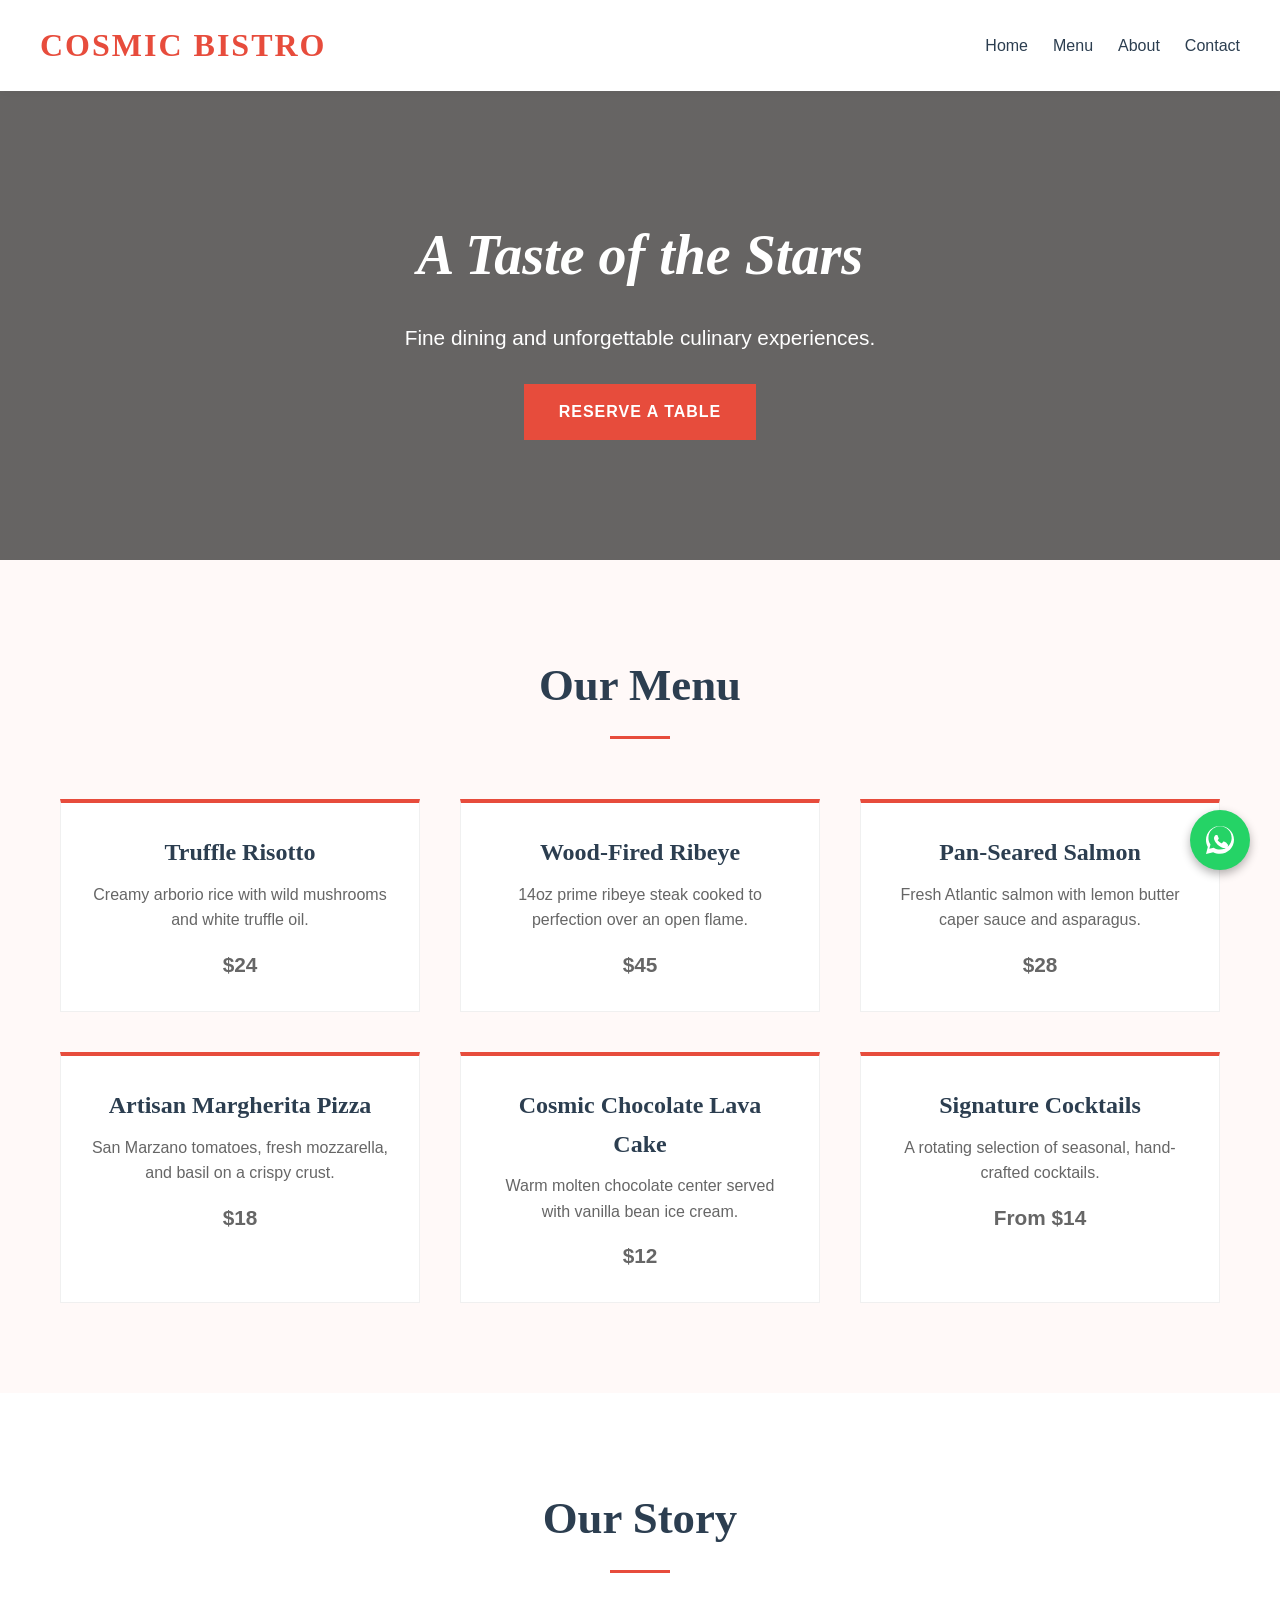
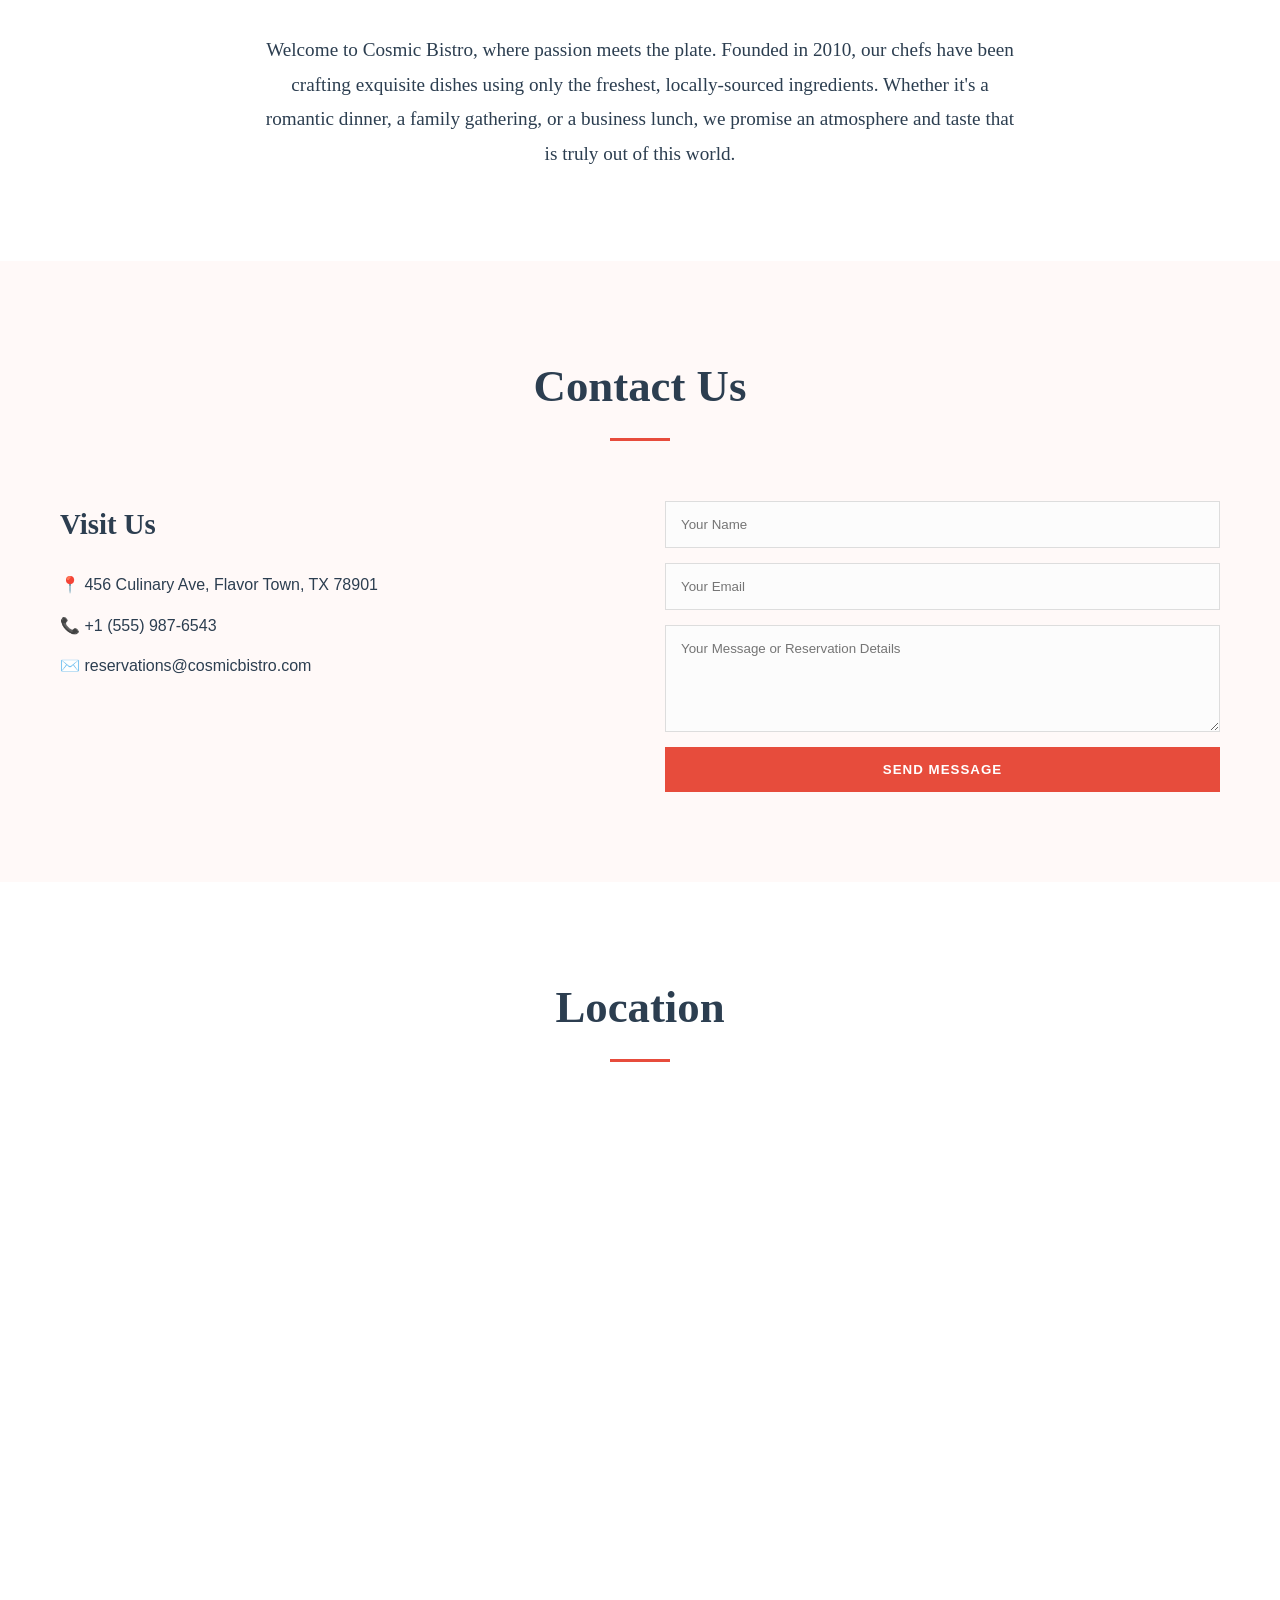
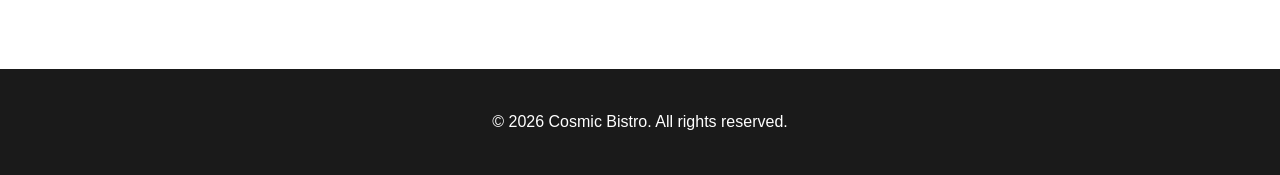
==== restaurant/index.html @ 8aee6093 "Add COSMIC Sites templates and admin dashboard Created three distinct vanilla HTML/CSS/JS business t" ====
<!DOCTYPE html>
<html lang="en">
<head>
    <meta charset="UTF-8">
    <meta name="viewport" content="width=device-width, initial-scale=1.0">
    <title id="page-title">Restaurant Template</title>
    <link rel="stylesheet" href="style.css">
</head>
<body>
    <header id="header">
        <div class="container nav-container">
            <div class="brand"><img id="brand-logo" src="" alt="Logo" style="display:none; max-height: 50px; margin-right: 10px;"><h1 id="brand-name">Business Name</h1></div>
            <nav>
                <ul>
                    <li><a href="#hero">Home</a></li>
                    <li><a href="#services">Menu</a></li>
                    <li><a href="#about">About</a></li>
                    <li><a href="#contact">Contact</a></li>
                </ul>
            </nav>
        </div>
    </header>

    <main>
        <section id="hero" class="hero">
            <div class="container hero-content">
                <h2 id="hero-title">Welcome to our Restaurant</h2>
                <p id="hero-subtitle">Taste the best food in town.</p>
                <a href="#contact" class="btn">Reserve a Table</a>
            </div>
        </section>

        <section id="services" class="services">
            <div class="container">
                <h2 class="section-title">Our Menu</h2>
                <div id="services-list" class="grid-container">
                    <!-- Menu items injected by JS -->
                </div>
            </div>
        </section>

        <section id="about" class="about">
            <div class="container">
                <h2 class="section-title">Our Story</h2>
                <p id="about-text">About us description goes here.</p>
            </div>
        </section>

        <section id="contact" class="contact">
            <div class="container">
                <h2 class="section-title">Contact Us</h2>
                <div class="contact-grid">
                    <div class="contact-info">
                        <h3>Visit Us</h3>
                        <p id="contact-address">Address</p>
                        <p id="contact-phone">Phone</p>
                        <p id="contact-email">Email</p>
                    </div>
                    <form id="contact-form" class="contact-form">
                        <input type="text" placeholder="Your Name" required>
                        <input type="email" placeholder="Your Email" required>
                        <textarea placeholder="Your Message or Reservation Details" rows="5" required></textarea>
                        <button type="submit" class="btn">Send Message</button>
                    </form>
                </div>
            </div>
        </section>

        <section id="maps" class="maps">
            <div class="container">
                <h2 class="section-title">Location</h2>
                <div id="map-container" class="map-container">
                    <!-- Map iframe injected by JS -->
                </div>
            </div>
        </section>
    </main>

    <footer id="footer">
        <div class="container">
            <p>&copy; <span id="current-year"></span> <span id="footer-brand">Business Name</span>. All rights reserved.</p>
        </div>
    </footer>

    <!-- WhatsApp Floating Button -->
    <a id="whatsapp-btn" href="#" target="_blank" class="whatsapp-btn">
        <svg viewBox="0 0 32 32" width="32" height="32">
            <path fill="white" d="M16 2.016C8.262 2.016 1.984 8.293 1.984 16.031c0 2.455.632 4.846 1.834 6.953L2 30.016l7.184-1.883c2.062 1.096 4.387 1.674 6.816 1.674 7.738 0 14.016-6.277 14.016-14.015S23.738 2.016 16 2.016zm0 23.473c-2.074 0-4.105-.558-5.882-1.613l-.422-.25-4.373 1.147 1.168-4.263-.274-.436c-1.16-1.848-1.772-3.98-1.772-6.189 0-6.402 5.207-11.609 11.61-11.609 6.401 0 11.608 5.207 11.608 11.61s-5.207 11.603-11.663 11.603zM22.38 18.7c-.349-.174-2.066-1.02-2.386-1.137-.32-.116-.554-.174-.788.174-.233.349-.9 1.137-1.102 1.37-.204.233-.408.262-.757.087-1.428-.705-2.585-1.522-3.565-2.735-.257-.318.252-.296.936-1.661.116-.233.058-.437-.03-.611-.087-.174-.788-1.9-1.079-2.602-.284-.683-.574-.59-.788-.6-.204-.01-.437-.01-.67-.01-.233 0-.612.087-.932.436-.32.349-1.223 1.194-1.223 2.91 0 1.716 1.252 3.374 1.427 3.606.175.233 2.454 3.743 5.942 5.247 2.308.995 3.238.835 4.103.746 1.002-.104 2.066-.844 2.357-1.66.291-.816.291-1.514.204-1.66-.087-.146-.32-.233-.67-.408z"/>
        </svg>
    </a>

    <script src="config.js"></script>
    <script src="app.js"></script>
</body>
</html>
---- restaurant/style.css ----
/* Restaurant Template Styles */
:root {
    /* These will be overridden by JS from config */
    --primary-color: #e74c3c;
    --secondary-color: #c0392b;
    --bg-color: #fff9f8;
    --text-color: #2c3e50;
}

* {
    margin: 0;
    padding: 0;
    box-sizing: border-box;
}

body {
    font-family: "Georgia", serif;
    line-height: 1.6;
    color: var(--text-color);
    background-color: var(--bg-color);
}

.container {
    max-width: 1200px;
    margin: 0 auto;
    padding: 0 20px;
}

/* Header & Nav */
header {
    background-color: white;
    box-shadow: 0 2px 10px rgba(0,0,0,0.05);
    position: sticky;
    top: 0;
    z-index: 100;
}

.nav-container {
    display: flex;
    justify-content: space-between;
    align-items: center;
    padding: 20px 0;
}

#brand-name {
    color: var(--primary-color);
    font-size: 2rem;
    font-weight: bold;
    text-transform: uppercase;
    letter-spacing: 2px;
}

nav ul {
    list-style: none;
    display: flex;
    gap: 25px;
}

nav a {
    text-decoration: none;
    color: var(--text-color);
    font-weight: 500;
    font-family: -apple-system, sans-serif;
    transition: color 0.3s;
}

nav a:hover {
    color: var(--primary-color);
}

/* Hero Section */
.hero {
    background: linear-gradient(rgba(0, 0, 0, 0.6), rgba(0, 0, 0, 0.6)), url('https://images.unsplash.com/photo-1514933651103-005eec06c04b?ixlib=rb-4.0.3&auto=format&fit=crop&w=1920&q=80') center/cover;
    color: white;
    text-align: center;
    padding: 120px 0;
}

.hero-content h2 {
    font-size: 3.5rem;
    margin-bottom: 20px;
    font-style: italic;
}

.hero-content p {
    font-size: 1.3rem;
    margin-bottom: 30px;
    font-family: -apple-system, sans-serif;
}

.btn {
    display: inline-block;
    background-color: var(--primary-color);
    color: white;
    padding: 15px 35px;
    text-decoration: none;
    font-weight: bold;
    font-family: -apple-system, sans-serif;
    border: none;
    cursor: pointer;
    transition: background-color 0.3s, transform 0.2s;
    text-transform: uppercase;
    letter-spacing: 1px;
}

.btn:hover {
    background-color: var(--secondary-color);
    transform: translateY(-2px);
}

/* Sections */
section {
    padding: 90px 0;
}

.section-title {
    text-align: center;
    font-size: 2.8rem;
    color: var(--text-color);
    margin-bottom: 60px;
    position: relative;
}

.section-title::after {
    content: '';
    display: block;
    width: 60px;
    height: 3px;
    background-color: var(--primary-color);
    margin: 15px auto 0;
}

/* Services / Menu */
.grid-container {
    display: grid;
    grid-template-columns: repeat(auto-fit, minmax(300px, 1fr));
    gap: 40px;
}

.service-card {
    background: white;
    padding: 30px;
    border: 1px solid #f0f0f0;
    border-top: 4px solid var(--primary-color);
    text-align: center;
}

.service-card h3 {
    color: var(--text-color);
    font-size: 1.5rem;
    margin-bottom: 10px;
}

.service-card p {
    font-family: -apple-system, sans-serif;
    color: #666;
}

.service-price {
    font-weight: bold;
    font-size: 1.3rem;
    color: var(--primary-color);
    margin-top: 15px;
    font-family: -apple-system, sans-serif;
}

/* About */
.about {
    background-color: white;
    text-align: center;
}

.about .container {
    max-width: 800px;
}

.about p {
    font-size: 1.2rem;
    line-height: 1.8;
}

/* Contact */
.contact-grid {
    display: grid;
    grid-template-columns: repeat(auto-fit, minmax(300px, 1fr));
    gap: 50px;
}

.contact-info h3 {
    font-size: 1.8rem;
    margin-bottom: 25px;
}

.contact-info p {
    margin-bottom: 15px;
    display: flex;
    align-items: center;
    gap: 10px;
    font-family: -apple-system, sans-serif;
}

.contact-form {
    display: flex;
    flex-direction: column;
    gap: 15px;
}

.contact-form input,
.contact-form textarea {
    padding: 15px;
    border: 1px solid #ddd;
    font-family: -apple-system, sans-serif;
    background-color: #fcfcfc;
}

.contact-form input:focus,
.contact-form textarea:focus {
    outline: none;
    border-color: var(--primary-color);
}

/* Map */
.maps {
    background-color: white;
}
.map-container iframe {
    width: 100%;
    height: 450px;
    border: none;
}

/* Footer */
footer {
    background-color: #1a1a1a;
    color: white;
    text-align: center;
    padding: 40px 0;
    font-family: -apple-system, sans-serif;
}

/* WhatsApp Button */
.whatsapp-btn {
    position: fixed;
    bottom: 30px;
    right: 30px;
    background-color: #25D366;
    width: 60px;
    height: 60px;
    border-radius: 50%;
    display: flex;
    justify-content: center;
    align-items: center;
    box-shadow: 0 4px 10px rgba(0,0,0,0.3);
    z-index: 1000;
    transition: transform 0.3s;
}

.whatsapp-btn:hover {
    transform: scale(1.1);
}

/* Responsive */
@media (max-width: 768px) {
    .nav-container {
        flex-direction: column;
        gap: 15px;
    }
    nav ul {
        flex-wrap: wrap;
        justify-content: center;
    }
    .hero-content h2 {
        font-size: 2.5rem;
    }
}.brand { display: flex; align-items: center; }
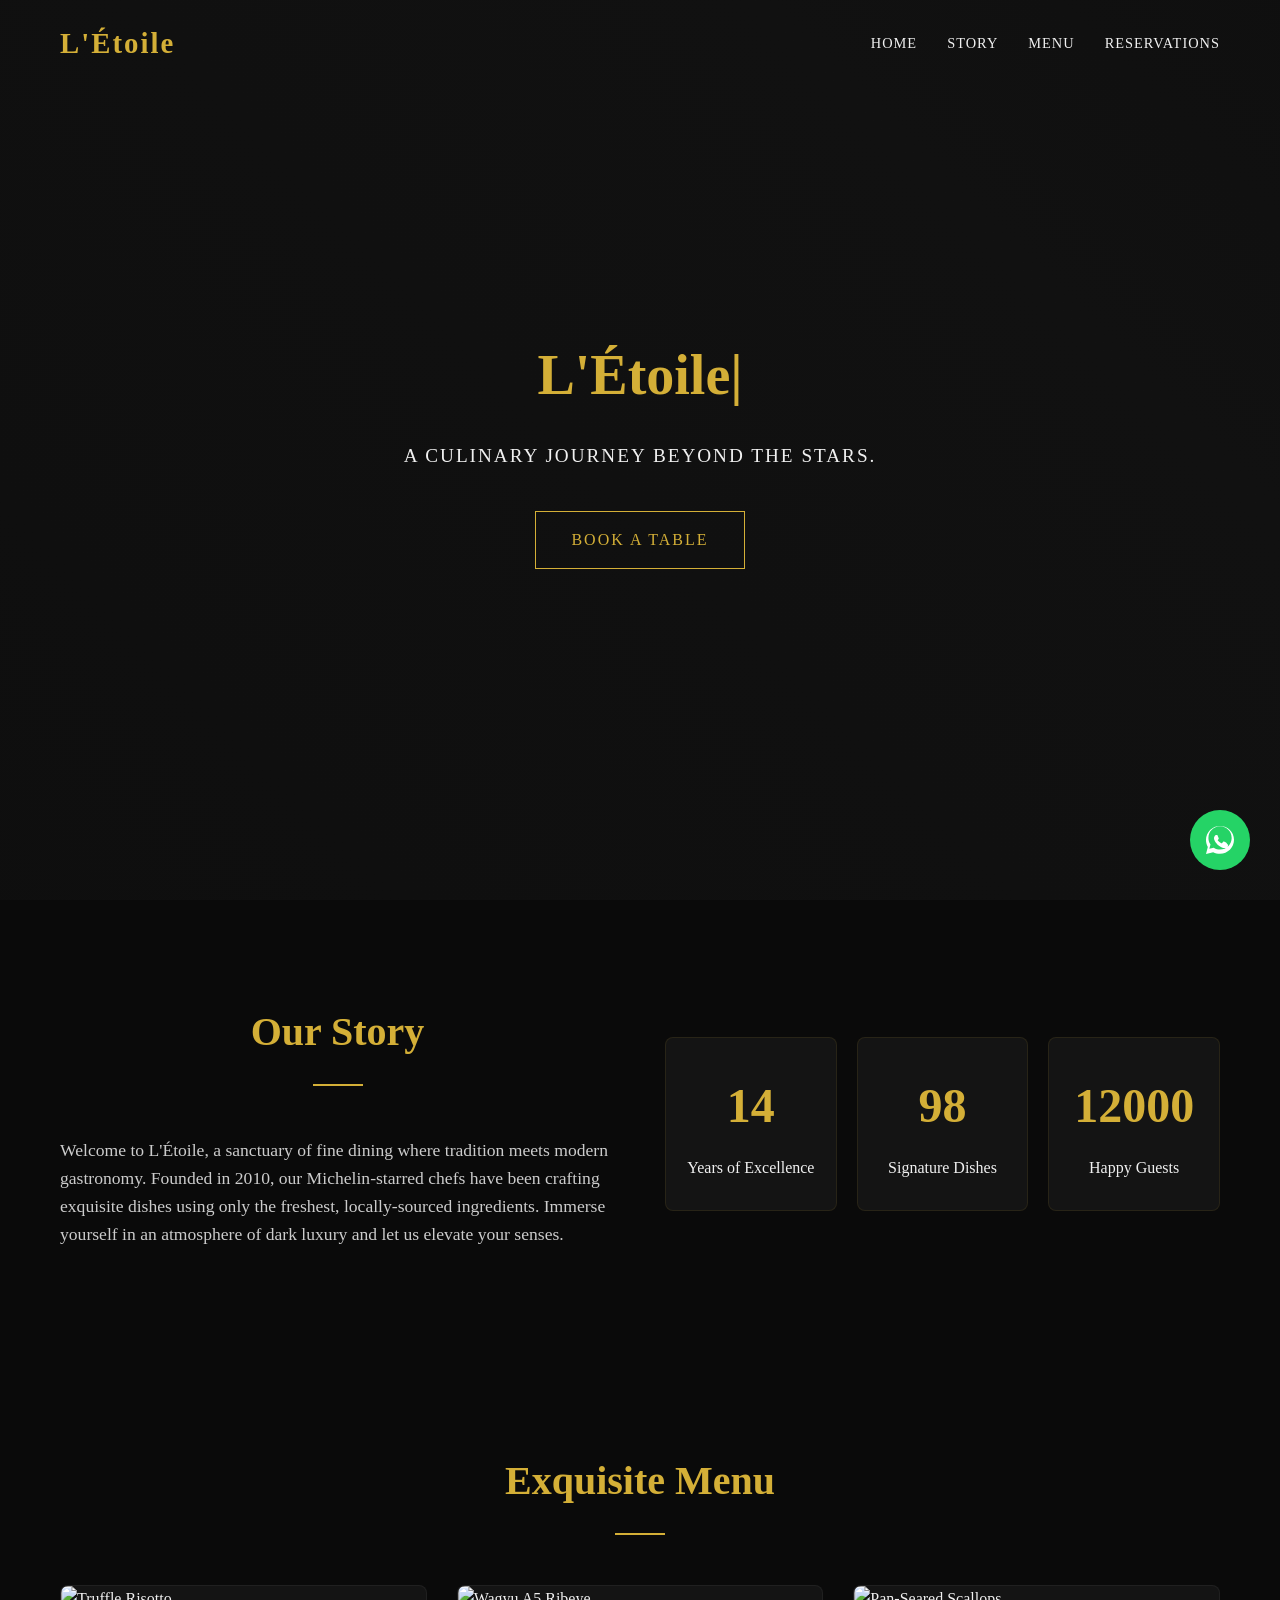
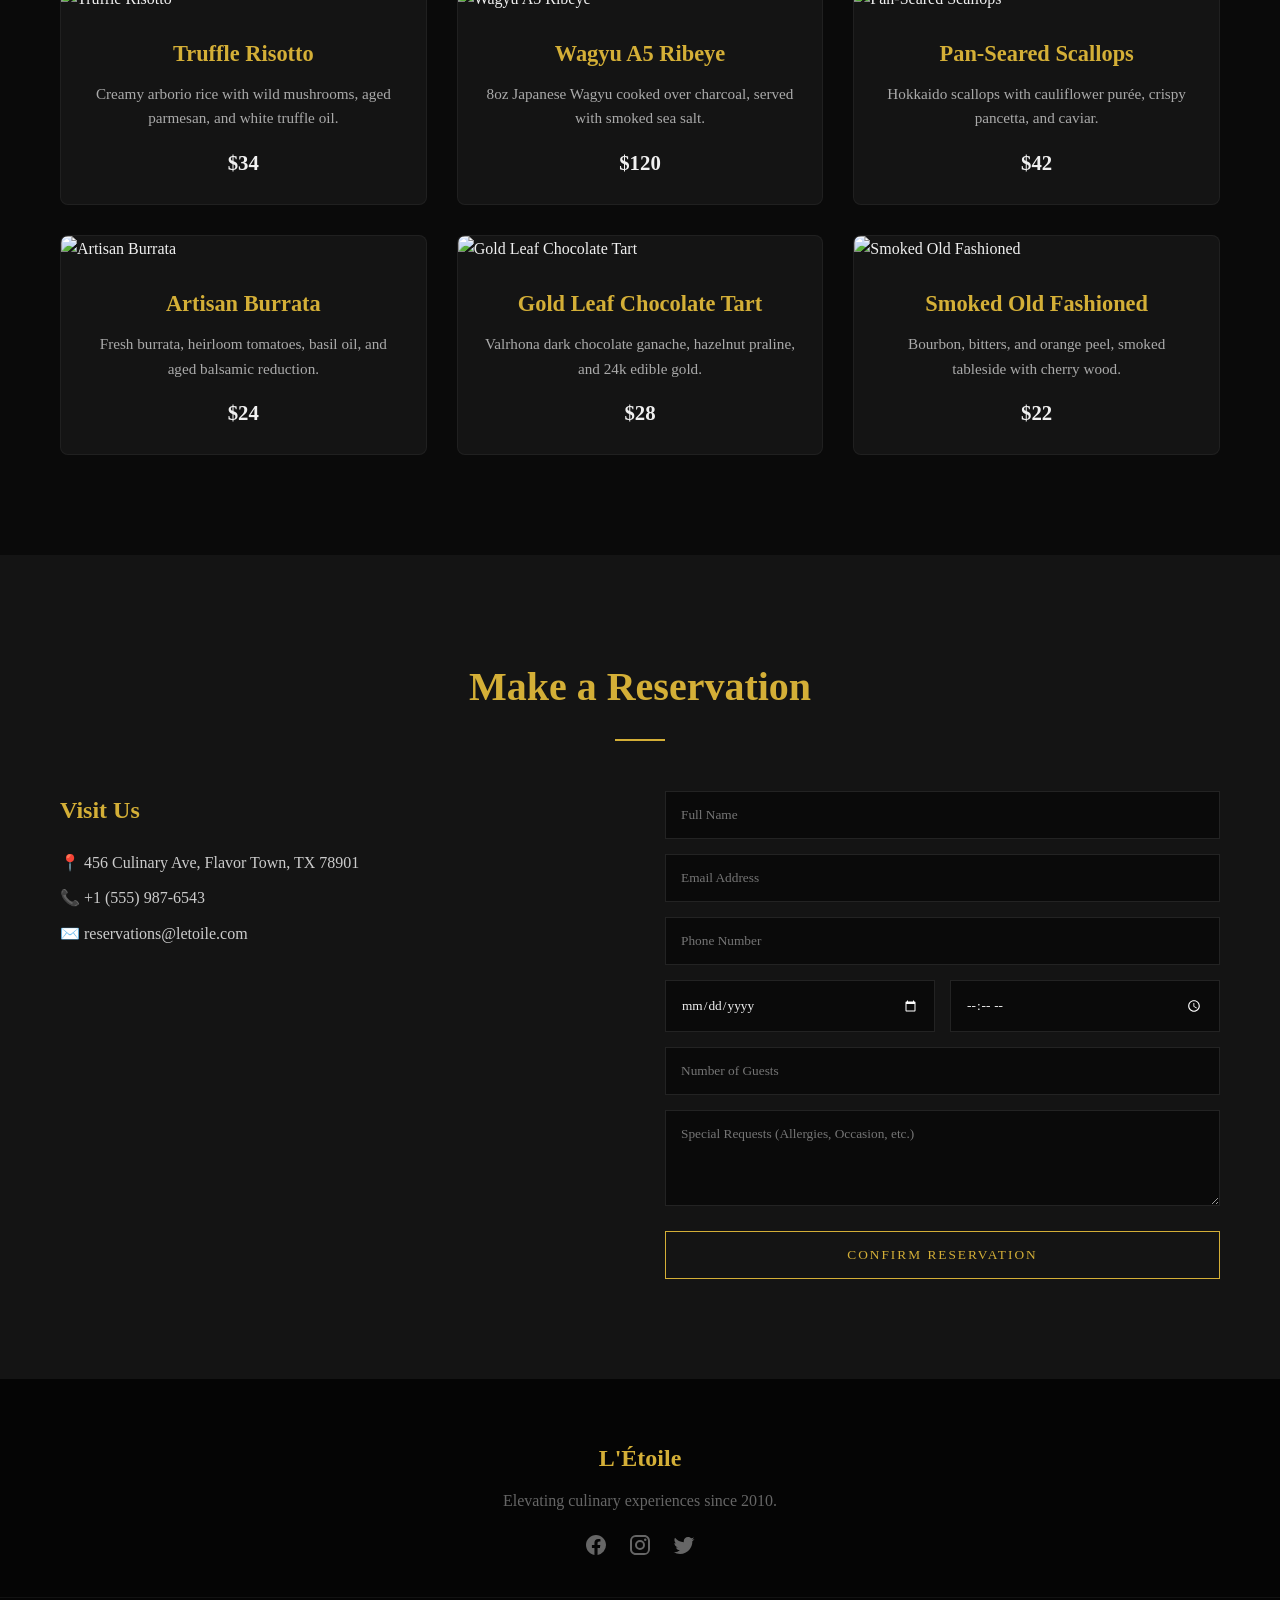
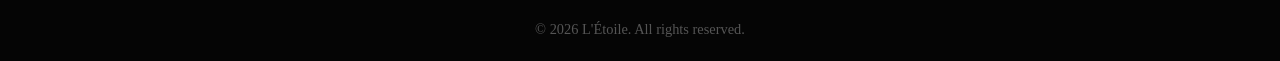
==== commit fdd598e7: "Enhance COSMIC Sites templates with premium designs and animations - Rebuilt Admin Dashboard with da" ====
--- a/restaurant/index.html
+++ b/restaurant/index.html
@@ -7,83 +7,146 @@
     <link rel="stylesheet" href="style.css">
 </head>
 <body>
+    <!-- Page Loader -->
+    <div id="loader" class="loader">
+        <div class="spinner"></div>
+    </div>
+
+    <!-- Navbar -->
     <header id="header">
         <div class="container nav-container">
-            <div class="brand"><img id="brand-logo" src="" alt="Logo" style="display:none; max-height: 50px; margin-right: 10px;"><h1 id="brand-name">Business Name</h1></div>
-            <nav>
+            <div class="brand">
+                <img id="brand-logo" src="" alt="Logo" style="display:none; max-height: 40px; margin-right: 15px;">
+                <h1 id="brand-name">Brand</h1>
+            </div>
+
+            <div class="hamburger" id="hamburger">
+                <span></span>
+                <span></span>
+                <span></span>
+            </div>
+
+            <nav id="nav-menu">
                 <ul>
                     <li><a href="#hero">Home</a></li>
-                    <li><a href="#services">Menu</a></li>
-                    <li><a href="#about">About</a></li>
-                    <li><a href="#contact">Contact</a></li>
+                    <li><a href="#about">Story</a></li>
+                    <li><a href="#menu">Menu</a></li>
+                    <li><a href="#reservations">Reservations</a></li>
                 </ul>
             </nav>
         </div>
     </header>
 
     <main>
-        <section id="hero" class="hero">
-            <div class="container hero-content">
-                <h2 id="hero-title">Welcome to our Restaurant</h2>
+        <!-- Hero Section with Parallax -->
+        <section id="hero" class="hero parallax">
+            <div class="hero-overlay"></div>
+            <div class="container hero-content reveal">
+                <h2 id="hero-title" class="typewriter-container"><span id="typewriter"></span><span class="cursor">|</span></h2>
                 <p id="hero-subtitle">Taste the best food in town.</p>
-                <a href="#contact" class="btn">Reserve a Table</a>
+                <a href="#reservations" class="btn btn-glow">Book a Table</a>
             </div>
         </section>
 
-        <section id="services" class="services">
+        <!-- About Section with Counters -->
+        <section id="about" class="about">
             <div class="container">
-                <h2 class="section-title">Our Menu</h2>
+                <div class="about-grid">
+                    <div class="about-text reveal">
+                        <h2 class="section-title">Our Story</h2>
+                        <p id="about-text">Description goes here.</p>
+                    </div>
+                    <div class="counters reveal">
+                        <div class="counter-item">
+                            <span class="counter" id="count-years" data-target="0">0</span>
+                            <p>Years of Excellence</p>
+                        </div>
+                        <div class="counter-item">
+                            <span class="counter" id="count-dishes" data-target="0">0</span>
+                            <p>Signature Dishes</p>
+                        </div>
+                        <div class="counter-item">
+                            <span class="counter" id="count-guests" data-target="0">0</span>
+                            <p>Happy Guests</p>
+                        </div>
+                    </div>
+                </div>
+            </div>
+        </section>
+
+        <!-- Menu Section -->
+        <section id="menu" class="menu">
+            <div class="container">
+                <h2 class="section-title reveal">Exquisite Menu</h2>
                 <div id="services-list" class="grid-container">
                     <!-- Menu items injected by JS -->
                 </div>
             </div>
         </section>
 
-        <section id="about" class="about">
+        <!-- Reservations & Contact -->
+        <section id="reservations" class="reservations">
             <div class="container">
-                <h2 class="section-title">Our Story</h2>
-                <p id="about-text">About us description goes here.</p>
-            </div>
-        </section>
-
-        <section id="contact" class="contact">
-            <div class="container">
-                <h2 class="section-title">Contact Us</h2>
+                <h2 class="section-title reveal">Make a Reservation</h2>
                 <div class="contact-grid">
-                    <div class="contact-info">
+                    <div class="contact-info reveal">
                         <h3>Visit Us</h3>
                         <p id="contact-address">Address</p>
                         <p id="contact-phone">Phone</p>
                         <p id="contact-email">Email</p>
+
+                        <div id="map-container" class="map-container mt-4">
+                            <!-- Map iframe injected by JS -->
+                        </div>
                     </div>
-                    <form id="contact-form" class="contact-form">
-                        <input type="text" placeholder="Your Name" required>
-                        <input type="email" placeholder="Your Email" required>
-                        <textarea placeholder="Your Message or Reservation Details" rows="5" required></textarea>
-                        <button type="submit" class="btn">Send Message</button>
-                    </form>
-                </div>
-            </div>
-        </section>
-
-        <section id="maps" class="maps">
-            <div class="container">
-                <h2 class="section-title">Location</h2>
-                <div id="map-container" class="map-container">
-                    <!-- Map iframe injected by JS -->
+                    <div class="form-wrapper reveal">
+                        <form id="contact-form" class="contact-form">
+                            <input type="text" placeholder="Full Name" required>
+                            <input type="email" placeholder="Email Address" required>
+                            <input type="tel" placeholder="Phone Number" required>
+                            <div class="datetime-group">
+                                <input type="date" required>
+                                <input type="time" required>
+                            </div>
+                            <input type="number" placeholder="Number of Guests" min="1" max="20" required>
+                            <textarea placeholder="Special Requests (Allergies, Occasion, etc.)" rows="4"></textarea>
+                            <button type="submit" class="btn btn-glow">Confirm Reservation</button>
+                        </form>
+                    </div>
                 </div>
             </div>
         </section>
     </main>
 
+    <!-- Footer -->
     <footer id="footer">
-        <div class="container">
-            <p>&copy; <span id="current-year"></span> <span id="footer-brand">Business Name</span>. All rights reserved.</p>
+        <div class="container footer-content">
+            <div class="footer-brand">
+                <h2 id="footer-brand-name">Brand</h2>
+                <p>Elevating culinary experiences since 2010.</p>
+            </div>
+            <div class="social-links">
+                <a href="#" aria-label="Facebook"><svg viewBox="0 0 24 24"><path fill="currentColor" d="M12 2.04c-5.5 0-10 4.49-10 10.02 0 5 3.66 9.15 8.44 9.9v-7H7.9v-2.9h2.54V9.85c0-2.51 1.49-3.89 3.78-3.89 1.09 0 2.23.19 2.23.19v2.47h-1.26c-1.24 0-1.63.77-1.63 1.56v1.88h2.78l-.45 2.9h-2.33v7a10 10 0 0 0 8.44-9.9c0-5.53-4.5-10.02-10-10.02z"/></svg></a>
+                <a href="#" aria-label="Instagram"><svg viewBox="0 0 24 24"><path fill="currentColor" d="M7.8 2h8.4C19.4 2 22 4.6 22 7.8v8.4a5.8 5.8 0 0 1-5.8 5.8H7.8C4.6 22 2 19.4 2 16.2V7.8A5.8 5.8 0 0 1 7.8 2m-.2 2A3.6 3.6 0 0 0 4 7.6v8.8C4 18.39 5.61 20 7.6 20h8.8a3.6 3.6 0 0 0 3.6-3.6V7.6C20 5.61 18.39 4 16.4 4H7.6m9.65 1.5a1.25 1.25 0 0 1 1.25 1.25A1.25 1.25 0 0 1 17.25 8 1.25 1.25 0 0 1 16 6.75a1.25 1.25 0 0 1 1.25-1.25M12 7a5 5 0 0 1 5 5 5 5 0 0 1-5 5 5 5 0 0 1-5-5 5 5 0 0 1 5-5m0 2a3 3 0 0 0-3 3 3 3 0 0 0 3 3 3 3 0 0 0 3-3 3 3 0 0 0-3-3z"/></svg></a>
+                <a href="#" aria-label="Twitter"><svg viewBox="0 0 24 24"><path fill="currentColor" d="M22.46 6c-.77.35-1.6.58-2.46.69.88-.53 1.56-1.37 1.88-2.38-.83.5-1.75.85-2.72 1.05C18.37 4.5 17.26 4 16 4c-2.35 0-4.27 1.92-4.27 4.29 0 .34.04.67.11.98C8.28 9.09 5.11 7.38 3 4.79c-.37.63-.58 1.37-.58 2.15 0 1.49.75 2.81 1.91 3.56-.71 0-1.37-.2-1.95-.5v.05c0 2.08 1.48 3.82 3.44 4.21a4.22 4.22 0 0 1-1.93.07 4.28 4.28 0 0 0 4 2.98 8.521 8.521 0 0 1-5.33 1.84c-.34 0-.68-.02-1.02-.06C3.44 20.29 5.7 21 8.12 21 16 21 20.33 14.46 20.33 8.79c0-.19 0-.37-.01-.56.84-.6 1.56-1.36 2.14-2.23z"/></svg></a>
+            </div>
+        </div>
+        <div class="footer-bottom">
+            <p>&copy; <span id="current-year"></span> <span id="footer-copy-brand">Brand</span>. All rights reserved.</p>
         </div>
     </footer>
 
+    <!-- Back to Top Button with Progress -->
+    <div id="back-to-top" class="back-to-top">
+        <svg viewBox="0 0 24 24" class="progress-circle">
+            <circle class="bg" cx="12" cy="12" r="10"></circle>
+            <circle class="progress" id="scroll-progress" cx="12" cy="12" r="10"></circle>
+        </svg>
+        <span class="arrow">↑</span>
+    </div>
+
     <!-- WhatsApp Floating Button -->
-    <a id="whatsapp-btn" href="#" target="_blank" class="whatsapp-btn">
+    <a id="whatsapp-btn" href="#" target="_blank" class="whatsapp-btn pulse">
         <svg viewBox="0 0 32 32" width="32" height="32">
             <path fill="white" d="M16 2.016C8.262 2.016 1.984 8.293 1.984 16.031c0 2.455.632 4.846 1.834 6.953L2 30.016l7.184-1.883c2.062 1.096 4.387 1.674 6.816 1.674 7.738 0 14.016-6.277 14.016-14.015S23.738 2.016 16 2.016zm0 23.473c-2.074 0-4.105-.558-5.882-1.613l-.422-.25-4.373 1.147 1.168-4.263-.274-.436c-1.16-1.848-1.772-3.98-1.772-6.189 0-6.402 5.207-11.609 11.61-11.609 6.401 0 11.608 5.207 11.608 11.61s-5.207 11.603-11.663 11.603zM22.38 18.7c-.349-.174-2.066-1.02-2.386-1.137-.32-.116-.554-.174-.788.174-.233.349-.9 1.137-1.102 1.37-.204.233-.408.262-.757.087-1.428-.705-2.585-1.522-3.565-2.735-.257-.318.252-.296.936-1.661.116-.233.058-.437-.03-.611-.087-.174-.788-1.9-1.079-2.602-.284-.683-.574-.59-.788-.6-.204-.01-.437-.01-.67-.01-.233 0-.612.087-.932.436-.32.349-1.223 1.194-1.223 2.91 0 1.716 1.252 3.374 1.427 3.606.175.233 2.454 3.743 5.942 5.247 2.308.995 3.238.835 4.103.746 1.002-.104 2.066-.844 2.357-1.66.291-.816.291-1.514.204-1.66-.087-.146-.32-.233-.67-.408z"/>
         </svg>
--- a/restaurant/style.css
+++ b/restaurant/style.css
@@ -1,10 +1,10 @@
-/* Restaurant Template Styles */
 :root {
-    /* These will be overridden by JS from config */
-    --primary-color: #e74c3c;
-    --secondary-color: #c0392b;
-    --bg-color: #fff9f8;
-    --text-color: #2c3e50;
+    /* Set by JS from config */
+    --primary-color: #d4af37;
+    --secondary-color: #c5a017;
+    --bg-color: #0a0a0a;
+    --text-color: #f0f0f0;
+    --surface-color: #141414;
 }
 
 * {
@@ -14,11 +14,38 @@
 }
 
 body {
-    font-family: "Georgia", serif;
+    font-family: 'Playfair Display', serif; /* Luxury font feel */
+    background-color: var(--bg-color);
+    color: var(--text-color);
+    overflow-x: hidden;
     line-height: 1.6;
-    color: var(--text-color);
-    background-color: var(--bg-color);
-}
+}
+
+h1, h2, h3, h4, .btn {
+    font-family: 'Cinzel', serif; /* Or keep Playfair */
+}
+
+/* Page Loader */
+.loader {
+    position: fixed;
+    top: 0; left: 0; width: 100vw; height: 100vh;
+    background: var(--bg-color);
+    z-index: 9999;
+    display: flex;
+    justify-content: center;
+    align-items: center;
+    transition: opacity 0.5s ease;
+}
+
+.spinner {
+    width: 50px; height: 50px;
+    border: 3px solid rgba(212, 175, 55, 0.3);
+    border-radius: 50%;
+    border-top-color: var(--primary-color);
+    animation: spin 1s ease-in-out infinite;
+}
+
+@keyframes spin { to { transform: rotate(360deg); } }
 
 .container {
     max-width: 1200px;
@@ -26,250 +53,401 @@
     padding: 0 20px;
 }
 
-/* Header & Nav */
+/* Navbar - Glassmorphism */
 header {
-    background-color: white;
-    box-shadow: 0 2px 10px rgba(0,0,0,0.05);
-    position: sticky;
-    top: 0;
-    z-index: 100;
+    position: fixed;
+    top: 0; width: 100%;
+    z-index: 1000;
+    transition: all 0.4s ease;
+    background: transparent;
+    padding: 20px 0;
+}
+
+header.scrolled {
+    background: rgba(10, 10, 10, 0.85);
+    backdrop-filter: blur(10px);
+    -webkit-backdrop-filter: blur(10px);
+    padding: 10px 0;
+    box-shadow: 0 2px 20px rgba(0,0,0,0.5);
 }
 
 .nav-container {
     display: flex;
     justify-content: space-between;
     align-items: center;
-    padding: 20px 0;
+}
+
+.brand {
+    display: flex;
+    align-items: center;
+    z-index: 1001;
 }
 
 #brand-name {
     color: var(--primary-color);
-    font-size: 2rem;
-    font-weight: bold;
+    font-size: 1.8rem;
+    letter-spacing: 2px;
+}
+
+nav ul {
+    display: flex;
+    list-style: none;
+    gap: 30px;
+}
+
+nav a {
+    color: var(--text-color);
+    text-decoration: none;
+    text-transform: uppercase;
+    font-size: 0.9rem;
+    letter-spacing: 1px;
+    transition: color 0.3s;
+    position: relative;
+}
+
+nav a::after {
+    content: '';
+    position: absolute;
+    bottom: -5px; left: 0;
+    width: 0; height: 1px;
+    background: var(--primary-color);
+    transition: width 0.3s ease;
+}
+
+nav a:hover { color: var(--primary-color); }
+nav a:hover::after { width: 100%; }
+
+/* Hamburger Menu */
+.hamburger {
+    display: none;
+    cursor: pointer;
+    z-index: 1001;
+}
+
+.hamburger span {
+    display: block;
+    width: 25px; height: 2px;
+    background-color: var(--text-color);
+    margin: 5px 0;
+    transition: all 0.3s ease;
+}
+
+/* Hero Section */
+.hero {
+    height: 100vh;
+    display: flex;
+    align-items: center;
+    justify-content: center;
+    text-align: center;
+    position: relative;
+    overflow: hidden;
+}
+
+.parallax {
+    background-image: url('https://images.unsplash.com/photo-1414235077428-338989a2e8c0?ixlib=rb-4.0.3&auto=format&fit=crop&w=1920&q=80');
+    background-attachment: fixed;
+    background-position: center;
+    background-repeat: no-repeat;
+    background-size: cover;
+}
+
+.hero-overlay {
+    position: absolute;
+    top: 0; left: 0; width: 100%; height: 100%;
+    /* Animated Gradient Background */
+    background: linear-gradient(45deg, rgba(10,10,10,0.9), rgba(20,20,20,0.7), rgba(0,0,0,0.8));
+    background-size: 400% 400%;
+    animation: gradientBG 15s ease infinite;
+}
+
+@keyframes gradientBG {
+    0% { background-position: 0% 50%; }
+    50% { background-position: 100% 50%; }
+    100% { background-position: 0% 50%; }
+}
+
+.hero-content {
+    position: relative;
+    z-index: 1;
+}
+
+/* Typewriter */
+.typewriter-container {
+    font-size: 3.5rem;
+    color: var(--primary-color);
+    margin-bottom: 20px;
+    min-height: 1.2em; /* Prevent layout shift */
+}
+.cursor { animation: blink 1s infinite; }
+@keyframes blink { 0%, 100% { opacity: 1; } 50% { opacity: 0; } }
+
+#hero-subtitle {
+    font-size: 1.2rem;
+    letter-spacing: 2px;
+    margin-bottom: 40px;
+    text-transform: uppercase;
+}
+
+/* Buttons */
+.btn {
+    display: inline-block;
+    padding: 15px 35px;
+    background: transparent;
+    color: var(--primary-color);
+    border: 1px solid var(--primary-color);
+    text-decoration: none;
     text-transform: uppercase;
     letter-spacing: 2px;
-}
-
-nav ul {
-    list-style: none;
-    display: flex;
-    gap: 25px;
-}
-
-nav a {
-    text-decoration: none;
-    color: var(--text-color);
-    font-weight: 500;
-    font-family: -apple-system, sans-serif;
-    transition: color 0.3s;
-}
-
-nav a:hover {
-    color: var(--primary-color);
-}
-
-/* Hero Section */
-.hero {
-    background: linear-gradient(rgba(0, 0, 0, 0.6), rgba(0, 0, 0, 0.6)), url('https://images.unsplash.com/photo-1514933651103-005eec06c04b?ixlib=rb-4.0.3&auto=format&fit=crop&w=1920&q=80') center/cover;
-    color: white;
-    text-align: center;
-    padding: 120px 0;
-}
-
-.hero-content h2 {
-    font-size: 3.5rem;
-    margin-bottom: 20px;
-    font-style: italic;
-}
-
-.hero-content p {
-    font-size: 1.3rem;
-    margin-bottom: 30px;
-    font-family: -apple-system, sans-serif;
-}
-
-.btn {
-    display: inline-block;
-    background-color: var(--primary-color);
-    color: white;
-    padding: 15px 35px;
-    text-decoration: none;
-    font-weight: bold;
-    font-family: -apple-system, sans-serif;
-    border: none;
+    transition: all 0.3s ease;
     cursor: pointer;
-    transition: background-color 0.3s, transform 0.2s;
-    text-transform: uppercase;
-    letter-spacing: 1px;
-}
-
-.btn:hover {
-    background-color: var(--secondary-color);
-    transform: translateY(-2px);
-}
-
-/* Sections */
-section {
-    padding: 90px 0;
-}
+}
+
+.btn-glow:hover {
+    background: var(--primary-color);
+    color: var(--bg-color);
+    transform: scale(1.05);
+    box-shadow: 0 0 20px rgba(212, 175, 55, 0.4);
+}
+
+/* Sections Global */
+section { padding: 100px 0; }
 
 .section-title {
     text-align: center;
-    font-size: 2.8rem;
-    color: var(--text-color);
-    margin-bottom: 60px;
+    font-size: 2.5rem;
+    color: var(--primary-color);
+    margin-bottom: 50px;
     position: relative;
 }
 
 .section-title::after {
     content: '';
     display: block;
-    width: 60px;
-    height: 3px;
-    background-color: var(--primary-color);
-    margin: 15px auto 0;
-}
-
-/* Services / Menu */
+    width: 50px; height: 2px;
+    background: var(--primary-color);
+    margin: 20px auto 0;
+}
+
+/* Scroll Reveal */
+.reveal {
+    opacity: 0;
+    transform: translateY(50px);
+    transition: all 0.8s ease-out;
+}
+
+.reveal.active {
+    opacity: 1;
+    transform: translateY(0);
+}
+
+/* About & Counters */
+.about-grid {
+    display: grid;
+    grid-template-columns: 1fr 1fr;
+    gap: 50px;
+    align-items: center;
+}
+
+.about-text p {
+    font-size: 1.1rem;
+    color: #ccc;
+}
+
+.counters {
+    display: grid;
+    grid-template-columns: repeat(3, 1fr);
+    gap: 20px;
+    text-align: center;
+}
+
+.counter-item {
+    padding: 30px 10px;
+    background: var(--surface-color);
+    border: 1px solid rgba(212, 175, 55, 0.1);
+    border-radius: 8px;
+    transition: transform 0.3s;
+}
+
+.counter-item:hover { transform: translateY(-10px); }
+
+.counter {
+    display: block;
+    font-size: 3rem;
+    color: var(--primary-color);
+    font-weight: bold;
+    margin-bottom: 10px;
+}
+
+/* Menu/Services Cards */
 .grid-container {
     display: grid;
     grid-template-columns: repeat(auto-fit, minmax(300px, 1fr));
-    gap: 40px;
-}
-
-.service-card {
-    background: white;
-    padding: 30px;
-    border: 1px solid #f0f0f0;
-    border-top: 4px solid var(--primary-color);
-    text-align: center;
-}
-
-.service-card h3 {
-    color: var(--text-color);
-    font-size: 1.5rem;
-    margin-bottom: 10px;
-}
-
-.service-card p {
-    font-family: -apple-system, sans-serif;
-    color: #666;
-}
-
-.service-price {
-    font-weight: bold;
-    font-size: 1.3rem;
-    color: var(--primary-color);
-    margin-top: 15px;
-    font-family: -apple-system, sans-serif;
-}
-
-/* About */
-.about {
-    background-color: white;
-    text-align: center;
-}
-
-.about .container {
-    max-width: 800px;
-}
-
-.about p {
-    font-size: 1.2rem;
-    line-height: 1.8;
-}
-
-/* Contact */
+    gap: 30px;
+}
+
+.card {
+    background: var(--surface-color);
+    border-radius: 8px;
+    overflow: hidden;
+    transition: all 0.4s ease;
+    border: 1px solid rgba(255,255,255,0.05);
+}
+
+/* Hover lift with shadow */
+.card:hover {
+    transform: translateY(-10px);
+    box-shadow: 0 15px 30px rgba(0,0,0,0.5), 0 0 15px rgba(212, 175, 55, 0.1);
+    border-color: rgba(212, 175, 55, 0.3);
+}
+
+.card-img {
+    width: 100%;
+    height: 200px;
+    object-fit: cover;
+    transition: transform 0.5s ease;
+}
+
+.card:hover .card-img { transform: scale(1.05); }
+
+.card-content { padding: 25px; text-align: center; }
+.card-content h3 { font-size: 1.4rem; color: var(--primary-color); margin-bottom: 10px; }
+.card-content p { color: #aaa; font-size: 0.95rem; margin-bottom: 15px; }
+.card-price { font-size: 1.3rem; font-weight: bold; color: var(--text-color); }
+
+/* Reservations Form */
+.reservations { background: var(--surface-color); }
+
 .contact-grid {
     display: grid;
-    grid-template-columns: repeat(auto-fit, minmax(300px, 1fr));
+    grid-template-columns: 1fr 1fr;
     gap: 50px;
 }
 
-.contact-info h3 {
-    font-size: 1.8rem;
-    margin-bottom: 25px;
-}
-
-.contact-info p {
-    margin-bottom: 15px;
-    display: flex;
-    align-items: center;
-    gap: 10px;
-    font-family: -apple-system, sans-serif;
+.contact-info h3 { color: var(--primary-color); font-size: 1.5rem; margin-bottom: 20px; }
+.contact-info p { color: #ccc; margin-bottom: 10px; }
+
+.map-container iframe {
+    width: 100%; height: 250px;
+    border: none; border-radius: 8px;
+    filter: grayscale(100%) invert(90%); /* Dark map trick */
 }
 
 .contact-form {
-    display: flex;
-    flex-direction: column;
-    gap: 15px;
-}
-
-.contact-form input,
-.contact-form textarea {
+    display: flex; flex-direction: column; gap: 15px;
+}
+
+.contact-form input, .contact-form textarea {
+    width: 100%;
     padding: 15px;
-    border: 1px solid #ddd;
-    font-family: -apple-system, sans-serif;
-    background-color: #fcfcfc;
-}
-
-.contact-form input:focus,
-.contact-form textarea:focus {
+    background: var(--bg-color);
+    border: 1px solid rgba(255,255,255,0.1);
+    color: var(--text-color);
+    font-family: inherit;
+    transition: border-color 0.3s;
+}
+
+.contact-form input:focus, .contact-form textarea:focus {
     outline: none;
     border-color: var(--primary-color);
 }
 
-/* Map */
-.maps {
-    background-color: white;
-}
-.map-container iframe {
-    width: 100%;
-    height: 450px;
-    border: none;
-}
+.datetime-group { display: flex; gap: 15px; }
+.datetime-group input { flex: 1; color-scheme: dark; }
+
+.contact-form button { width: 100%; margin-top: 10px; }
 
 /* Footer */
 footer {
-    background-color: #1a1a1a;
-    color: white;
+    background: #050505;
+    padding: 60px 0 20px;
     text-align: center;
-    padding: 40px 0;
-    font-family: -apple-system, sans-serif;
-}
-
-/* WhatsApp Button */
+}
+
+.footer-brand h2 { color: var(--primary-color); margin-bottom: 10px; }
+.footer-brand p { color: #666; margin-bottom: 20px; }
+
+.social-links {
+    display: flex; justify-content: center; gap: 20px; margin-bottom: 40px;
+}
+.social-links a {
+    color: #666; transition: color 0.3s;
+    width: 24px; height: 24px; display: inline-block;
+}
+.social-links a:hover { color: var(--primary-color); }
+
+.footer-bottom {
+    border-top: 1px solid rgba(255,255,255,0.05);
+    padding-top: 20px; color: #555; font-size: 0.9rem;
+}
+
+/* WhatsApp Floating Button - Animated Pulse */
 .whatsapp-btn {
-    position: fixed;
-    bottom: 30px;
-    right: 30px;
-    background-color: #25D366;
-    width: 60px;
-    height: 60px;
+    position: fixed; bottom: 30px; right: 30px;
+    background: #25D366;
+    width: 60px; height: 60px;
     border-radius: 50%;
-    display: flex;
-    justify-content: center;
-    align-items: center;
-    box-shadow: 0 4px 10px rgba(0,0,0,0.3);
+    display: flex; justify-content: center; align-items: center;
     z-index: 1000;
-    transition: transform 0.3s;
-}
-
-.whatsapp-btn:hover {
-    transform: scale(1.1);
-}
-
-/* Responsive */
+}
+
+.pulse {
+    box-shadow: 0 0 0 0 rgba(37, 211, 102, 0.7);
+    animation: pulsing 2s infinite;
+}
+
+@keyframes pulsing {
+    0% { transform: scale(0.95); box-shadow: 0 0 0 0 rgba(37, 211, 102, 0.7); }
+    70% { transform: scale(1); box-shadow: 0 0 0 15px rgba(37, 211, 102, 0); }
+    100% { transform: scale(0.95); box-shadow: 0 0 0 0 rgba(37, 211, 102, 0); }
+}
+
+/* Back to Top with Progress */
+.back-to-top {
+    position: fixed; bottom: 30px; left: 30px;
+    width: 50px; height: 50px;
+    cursor: pointer; z-index: 1000;
+    opacity: 0; pointer-events: none;
+    transition: opacity 0.3s, transform 0.3s;
+}
+
+.back-to-top.visible { opacity: 1; pointer-events: auto; }
+.back-to-top:hover { transform: translateY(-5px); }
+
+.back-to-top .arrow {
+    position: absolute; top: 50%; left: 50%;
+    transform: translate(-50%, -50%);
+    color: var(--primary-color); font-weight: bold;
+}
+
+.progress-circle { width: 100%; height: 100%; transform: rotate(-90deg); }
+.progress-circle .bg { fill: none; stroke: rgba(255,255,255,0.1); stroke-width: 2; }
+.progress-circle .progress {
+    fill: none; stroke: var(--primary-color); stroke-width: 2;
+    stroke-dasharray: 63; /* 2 * pi * r (approx 62.8 for r=10) */
+    stroke-dashoffset: 63;
+    transition: stroke-dashoffset 0.1s;
+}
+
+/* Mobile Responsive */
 @media (max-width: 768px) {
-    .nav-container {
-        flex-direction: column;
-        gap: 15px;
+    .hamburger { display: block; }
+    nav {
+        position: fixed; top: 0; right: -100%;
+        width: 70%; height: 100vh;
+        background: rgba(10,10,10,0.95);
+        backdrop-filter: blur(10px);
+        display: flex; align-items: center; justify-content: center;
+        transition: right 0.4s ease;
     }
-    nav ul {
-        flex-wrap: wrap;
-        justify-content: center;
-    }
-    .hero-content h2 {
-        font-size: 2.5rem;
-    }
-}.brand { display: flex; align-items: center; }
+    nav.active { right: 0; }
+    nav ul { flex-direction: column; text-align: center; }
+    nav ul li { margin: 15px 0; }
+
+    .hamburger.active span:nth-child(1) { transform: translateY(7px) rotate(45deg); }
+    .hamburger.active span:nth-child(2) { opacity: 0; }
+    .hamburger.active span:nth-child(3) { transform: translateY(-7px) rotate(-45deg); }
+
+    .typewriter-container { font-size: 2.5rem; }
+    .about-grid, .contact-grid { grid-template-columns: 1fr; }
+    .counters { grid-template-columns: 1fr; }
+}
